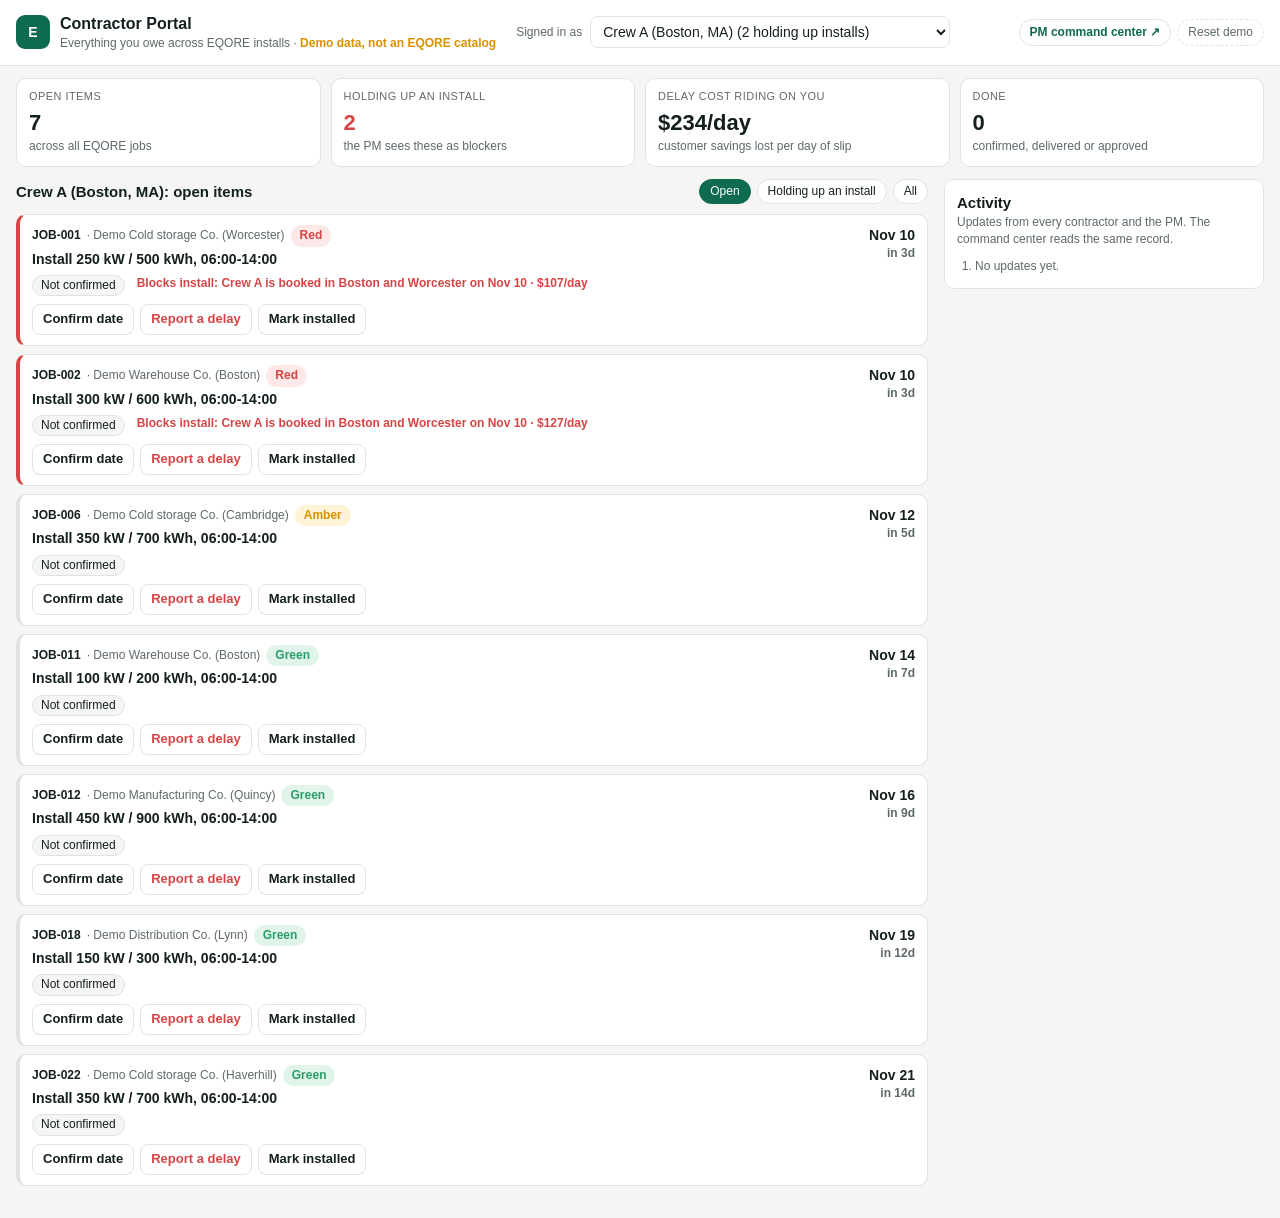
==== contractor/index.html @ d151bd13 "Add contractor portal: per-party obligations, actions and ripple preview on top of command-center Co" ====
<!doctype html>
<html lang="en">
<head>
  <meta charset="utf-8">
  <meta name="viewport" content="width=device-width, initial-scale=1">
  <title>EQORE Contractor Portal</title>
  <link rel="stylesheet" href="../command-center/styles.css">
  <link rel="stylesheet" href="styles.css">
</head>
<body>
  <header class="top">
    <div class="brand">
      <div class="logo">E</div>
      <div>
        <h1>Contractor Portal</h1>
        <p>Everything you owe across EQORE installs &middot; <span class="demo-tag">Demo data, not an EQORE catalog</span></p>
      </div>
    </div>
    <label class="ct-who">
      <span>Signed in as</span>
      <select id="party" aria-label="Contractor or agency"></select>
    </label>
    <div class="demo-jump">
      <a class="ct-link" href="../command-center/" target="eqore-pm">PM command center &#8599;</a>
      <button data-act="reset" class="ghost">Reset demo</button>
    </div>
  </header>

  <section class="metrics" id="metrics"></section>

  <main class="ct-main">
    <section>
      <div class="ct-head">
        <h2 id="list-title">Your items</h2>
        <div class="chips" id="filters">
          <button class="chip on" data-act="filter" data-f="open">Open</button>
          <button class="chip" data-act="filter" data-f="blocking">Holding up an install</button>
          <button class="chip" data-act="filter" data-f="all">All</button>
        </div>
      </div>
      <div id="items" class="ct-items"></div>
    </section>
    <aside class="ct-side">
      <h2>Activity</h2>
      <p class="ct-muted">Updates from every contractor and the PM. The command center reads the same record.</p>
      <ol id="log" class="ct-log"></ol>
    </aside>
  </main>

  <div class="toast" id="toast" role="status"></div>

  <script src="../command-center/data.js"></script>
  <script src="../command-center/engine.js"></script>
  <script src="parties.js"></script>
  <script src="app.js"></script>
</body>
</html>
---- command-center/styles.css ----
:root {
  --bg: #f5f6f4; --panel: #ffffff; --ink: #14201a; --muted: #5e6b64; --line: #dfe4e0;
  --brand: #0f6b4f; --brand-ink: #ffffff;
  --red: #d64545; --red-bg: #fde8e8; --amber: #d99100; --amber-bg: #fff3d6; --green: #2a9d68; --green-bg: #e1f4ea;
  --shadow: 0 8px 30px rgba(0,0,0,.14);
}
@media (prefers-color-scheme: dark) {
  :root {
    --bg: #0f1512; --panel: #18211c; --ink: #e8efea; --muted: #9aa9a0; --line: #2a362f;
    --brand: #35b387; --brand-ink: #06130d;
    --red: #ef6a6a; --red-bg: #3a1f1f; --amber: #f0b43a; --amber-bg: #3a2f14; --green: #4cc58b; --green-bg: #173326;
    --shadow: 0 8px 30px rgba(0,0,0,.5);
  }
}
* { box-sizing: border-box; }
html, body { margin: 0; }
body { background: var(--bg); color: var(--ink); font: 14px/1.45 -apple-system, BlinkMacSystemFont, "Segoe UI", Roboto, sans-serif; }
button { font: inherit; color: inherit; cursor: pointer; }
h1, h2, h3, p { margin: 0; }

.top { display: flex; flex-wrap: wrap; align-items: center; gap: 12px 20px; padding: 12px 16px; background: var(--panel); border-bottom: 1px solid var(--line); }
.brand { display: flex; gap: 10px; align-items: center; }
.logo { width: 34px; height: 34px; border-radius: 9px; background: var(--brand); color: var(--brand-ink); display: grid; place-items: center; font-weight: 800; }
.brand h1 { font-size: 16px; }
.brand p { font-size: 12px; color: var(--muted); }
.demo-tag { color: var(--amber); font-weight: 600; }
.tabs { display: flex; gap: 4px; }
.tabs button { border: 0; background: transparent; padding: 8px 12px; border-radius: 8px; color: var(--muted); font-weight: 600; }
.tabs button.on { background: var(--green-bg); color: var(--brand); }
.badge { background: var(--red); color: #fff; border-radius: 99px; padding: 0 6px; font-size: 11px; margin-left: 2px; }
.demo-jump { margin-left: auto; display: flex; flex-wrap: wrap; align-items: center; gap: 6px; font-size: 12px; color: var(--muted); }
.demo-jump button { border: 1px solid var(--line); background: var(--panel); border-radius: 99px; padding: 4px 10px; font-size: 12px; }
.demo-jump button:hover { border-color: var(--brand); }
.demo-jump .ghost { border-style: dashed; }

.metrics { display: grid; grid-template-columns: repeat(auto-fit, minmax(150px, 1fr)); gap: 10px; padding: 12px 16px 0; }
.tile { background: var(--panel); border: 1px solid var(--line); border-radius: 10px; padding: 10px 12px; }
.tile .k { font-size: 11px; text-transform: uppercase; letter-spacing: .04em; color: var(--muted); }
.tile .v { font-size: 22px; font-weight: 700; margin-top: 2px; }
.tile .s { font-size: 12px; color: var(--muted); }
.mini { display: inline-flex; gap: 8px; font-size: 14px; font-weight: 700; }
.mini b { display: inline-flex; align-items: center; gap: 4px; }

main { padding: 12px 16px 24px; }
.view { display: none; }
.view.on { display: block; }
.cc-grid { display: grid; grid-template-columns: minmax(0, 1.5fr) minmax(320px, 1fr); gap: 12px; }
@media (max-width: 900px) { .cc-grid { grid-template-columns: 1fr; } }
.map-wrap, .list-wrap, .card { background: var(--panel); border: 1px solid var(--line); border-radius: 12px; }
.map-wrap { overflow: hidden; display: flex; flex-direction: column; }
.map-bar { display: flex; justify-content: space-between; gap: 8px; flex-wrap: wrap; padding: 10px; border-bottom: 1px solid var(--line); }
#map { height: 520px; background: #cfd8d2; }
.map-fallback { padding: 40px; color: var(--muted); }
.legend { padding: 8px 12px; font-size: 12px; color: var(--muted); border-top: 1px solid var(--line); }
.legend .dot { margin-left: 10px; }
.chips { display: flex; gap: 6px; flex-wrap: wrap; }
.chip { border: 1px solid var(--line); background: var(--panel); border-radius: 99px; padding: 3px 10px; font-size: 12px; }
.chip.on { background: var(--brand); border-color: var(--brand); color: var(--brand-ink); }
.dot { display: inline-block; width: 10px; height: 10px; border-radius: 50%; vertical-align: -1px; }
.dot.red { background: var(--red); } .dot.amber { background: var(--amber); } .dot.green { background: var(--green); }

.list-wrap { padding: 12px; max-height: 640px; overflow: auto; }
.list-wrap h2 { font-size: 15px; margin-bottom: 8px; }
.list-wrap small { color: var(--muted); font-weight: 400; }
.row { display: grid; grid-template-columns: 14px 1fr auto; gap: 10px; align-items: center; width: 100%; text-align: left; background: transparent; border: 0; border-top: 1px solid var(--line); padding: 9px 4px; }
.row:hover { background: var(--bg); }
.row .t { font-weight: 600; }
.row .sub { font-size: 12px; color: var(--muted); }
.row .blk { font-size: 12px; margin-top: 1px; }
.row.red .blk { color: var(--red); } .row.amber .blk { color: var(--amber); } .row.green .blk { color: var(--green); }
.row .r { text-align: right; font-size: 12px; color: var(--muted); white-space: nowrap; }

.pill { display: inline-block; border-radius: 99px; padding: 2px 9px; font-size: 12px; font-weight: 700; }
.pill.red { background: var(--red-bg); color: var(--red); } .pill.amber { background: var(--amber-bg); color: var(--amber); } .pill.green { background: var(--green-bg); color: var(--green); }
.pill.hold { background: var(--amber-bg); color: var(--amber); }

/* Drawer */
.drawer { position: fixed; top: 0; right: 0; height: 100%; width: min(480px, 100%); background: var(--panel); border-left: 1px solid var(--line); box-shadow: var(--shadow); transform: translateX(105%); transition: transform .22s ease; overflow: auto; z-index: 1000; }
.drawer.open { transform: none; }
.dr-head { position: sticky; top: 0; background: var(--panel); border-bottom: 1px solid var(--line); padding: 12px 16px; display: flex; align-items: center; gap: 10px; z-index: 2; }
.dr-head .id { font-weight: 800; }
.x { margin-left: auto; border: 0; background: transparent; font-size: 22px; line-height: 1; color: var(--muted); }
.dr-body { padding: 14px 16px 40px; display: grid; gap: 14px; }
.dr-body h3 { font-size: 12px; text-transform: uppercase; letter-spacing: .05em; color: var(--muted); margin-bottom: 6px; }
.big { font-size: 18px; font-weight: 700; }
.muted { color: var(--muted); }
.score { display: flex; gap: 14px; align-items: center; padding: 12px; border-radius: 12px; border: 1px solid var(--line); }
.score.red { background: var(--red-bg); } .score.amber { background: var(--amber-bg); } .score.green { background: var(--green-bg); }
.ring { --p: 50; --c: var(--red); width: 64px; height: 64px; border-radius: 50%; background: conic-gradient(var(--c) calc(var(--p) * 1%), rgba(127,127,127,.25) 0); display: grid; place-items: center; flex: none; }
.ring span { width: 48px; height: 48px; border-radius: 50%; background: var(--panel); display: grid; place-items: center; font-weight: 800; }
.kv { display: grid; grid-template-columns: 110px 1fr; gap: 4px 10px; font-size: 13px; }
.kv dt { color: var(--muted); } .kv dd { margin: 0; }
.action { border: 1px solid var(--brand); border-radius: 12px; padding: 12px; background: var(--green-bg); }
.action.warn { border-color: var(--amber); background: var(--amber-bg); }
.action ul { margin: 6px 0 0; padding-left: 18px; font-size: 13px; }
.btns { display: flex; gap: 8px; flex-wrap: wrap; margin-top: 10px; }
.btn { border: 1px solid var(--brand); background: var(--brand); color: var(--brand-ink); border-radius: 8px; padding: 7px 12px; font-weight: 600; }
.btn.sec { background: transparent; color: var(--ink); border-color: var(--line); }
.btn.danger { background: var(--red); border-color: var(--red); color: #fff; }
.btn:disabled { opacity: .45; cursor: not-allowed; }
.diff { margin-top: 10px; border-top: 1px dashed var(--line); padding-top: 8px; font-size: 13px; display: grid; gap: 4px; }
.arrow { color: var(--muted); }
table.checks { width: 100%; border-collapse: collapse; font-size: 13px; }
table.checks td { padding: 5px 4px; border-top: 1px solid var(--line); vertical-align: top; }
table.checks td:first-child { width: 22px; }
table.checks .w { text-align: right; color: var(--muted); white-space: nowrap; }
.ok-i { color: var(--green); } .bad-i { color: var(--red); } .warn-i { color: var(--amber); }
.draft { white-space: pre-wrap; background: var(--bg); border: 1px solid var(--line); border-radius: 8px; padding: 10px; font-size: 13px; margin-top: 8px; }
.whatif { display: flex; gap: 8px; flex-wrap: wrap; align-items: end; }
.whatif label { display: grid; gap: 2px; font-size: 12px; color: var(--muted); }
input, select, textarea { font: inherit; color: var(--ink); background: var(--panel); border: 1px solid var(--line); border-radius: 8px; padding: 6px 8px; }
.cust { border: 2px solid var(--brand); border-radius: 14px; padding: 16px; display: grid; gap: 12px; }
.cust h4 { margin: 0; font-size: 17px; }
.steps { list-style: none; margin: 0; padding: 0; display: grid; gap: 8px; }
.steps li { display: flex; gap: 10px; align-items: baseline; }
.steps .ic { width: 20px; text-align: center; }

.toast { position: fixed; left: 50%; bottom: 20px; transform: translate(-50%, 20px); background: var(--ink); color: var(--bg); padding: 10px 16px; border-radius: 10px; opacity: 0; pointer-events: none; transition: .2s; z-index: 2000; max-width: 90vw; }
.toast.show { opacity: 1; transform: translate(-50%, 0); }

/* Calendar */
.card { padding: 12px; }
.card h2 { font-size: 15px; margin-bottom: 4px; }
.gantt-scroll { overflow-x: auto; margin-top: 10px; }
.gantt { display: grid; grid-template-columns: 120px repeat(15, minmax(86px, 1fr)); min-width: 1400px; border-top: 1px solid var(--line); border-left: 1px solid var(--line); }
.gantt > div { border-right: 1px solid var(--line); border-bottom: 1px solid var(--line); padding: 4px; min-height: 40px; }
.gantt .hd { background: var(--bg); font-size: 12px; text-align: center; font-weight: 600; min-height: 0; }
.gantt .hd.we { color: var(--muted); }
.gantt .crew { background: var(--bg); font-weight: 700; font-size: 12px; }
.gantt .crew small { display: block; color: var(--muted); font-weight: 400; }
.gantt .we-cell { background: repeating-linear-gradient(45deg, transparent 0 6px, rgba(127,127,127,.07) 6px 12px); }
.gantt .clash { outline: 2px solid var(--red); outline-offset: -2px; background: var(--red-bg); }
.gchip { display: block; width: 100%; text-align: left; border: 0; border-left: 4px solid; border-radius: 6px; padding: 3px 6px; font-size: 11px; margin-bottom: 3px; line-height: 1.25; }
.gchip.red { border-color: var(--red); background: var(--red-bg); } .gchip.amber { border-color: var(--amber); background: var(--amber-bg); } .gchip.green { border-color: var(--green); background: var(--green-bg); }
.gchip b { display: block; }

/* Alerts */
.alert { display: grid; gap: 6px; padding: 12px; border: 1px solid var(--line); border-left: 5px solid; border-radius: 10px; background: var(--panel); margin-top: 10px; }
.alert.hard { border-left-color: var(--red); } .alert.at_risk { border-left-color: var(--amber); }
.alert .top2 { display: flex; gap: 8px; align-items: center; flex-wrap: wrap; }
.alert .fix { font-size: 13px; background: var(--bg); border-radius: 8px; padding: 8px 10px; }
.jobchip { border: 1px solid var(--line); background: var(--panel); border-radius: 6px; padding: 1px 7px; font-size: 12px; font-weight: 600; }

/* Field crew */
.phone { max-width: 520px; margin: 0 auto; }
.fi { border: 1px solid var(--line); border-radius: 12px; padding: 12px; margin-top: 10px; background: var(--panel); }
.fi.pass { border-color: var(--green); background: var(--green-bg); }
.fi.fail { border-color: var(--red); background: var(--red-bg); }
.fi .lbl { font-weight: 600; font-size: 15px; }
.fi .acts { display: flex; gap: 8px; margin-top: 8px; flex-wrap: wrap; }
.fi .acts .btn { flex: 1; min-width: 80px; padding: 11px; }
.thumbs { display: flex; gap: 6px; margin-top: 8px; flex-wrap: wrap; }
.thumbs img { width: 56px; height: 56px; object-fit: cover; border-radius: 8px; border: 1px solid var(--line); }
.banner { border-radius: 12px; padding: 12px; margin-top: 12px; font-weight: 600; }
.banner.red { background: var(--red-bg); color: var(--red); } .banner.green { background: var(--green-bg); color: var(--green); }
.leaflet-container { font: inherit; }
---- contractor/styles.css ----
/* Contractor portal. Colors and base layout come from ../command-center/styles.css; everything here is ct- prefixed. */
.ct-who { display: flex; align-items: center; gap: 8px; font-size: 12px; color: var(--muted); }
.ct-who select { font: inherit; font-size: 14px; color: var(--ink); background: var(--panel); border: 1px solid var(--line); border-radius: 8px; padding: 6px 8px; max-width: min(360px, 70vw); }
.ct-link { color: var(--brand); font-weight: 600; text-decoration: none; padding: 4px 10px; border: 1px solid var(--line); border-radius: 99px; }
.ct-link:hover { border-color: var(--brand); }
.tile.ct-alert .v { color: var(--red); }

.ct-main { display: grid; grid-template-columns: minmax(0, 1fr) 320px; gap: 16px; padding: 12px 16px 32px; }
@media (max-width: 860px) { .ct-main { grid-template-columns: 1fr; } }
.ct-head { display: flex; flex-wrap: wrap; justify-content: space-between; align-items: center; gap: 8px; margin-bottom: 10px; }
.ct-head h2, .ct-side h2 { font-size: 15px; }
.ct-muted { color: var(--muted); font-size: 12px; }
.ct-empty { color: var(--muted); padding: 24px; text-align: center; background: var(--panel); border: 1px dashed var(--line); border-radius: 10px; }

.ct-items { display: grid; gap: 8px; }
.ct-item { background: var(--panel); border: 1px solid var(--line); border-left: 4px solid var(--line); border-radius: 10px; padding: 10px 12px; }
.ct-item.hard { border-left-color: var(--red); }
.ct-item.warn { border-left-color: var(--amber); }
.ct-item.done { opacity: .7; }
.ct-row { display: flex; justify-content: space-between; gap: 12px; align-items: flex-start; }
.ct-job { font-size: 12px; color: var(--muted); display: flex; flex-wrap: wrap; gap: 6px; align-items: center; }
.ct-job b { color: var(--ink); }
.ct-title { font-weight: 600; margin-top: 2px; }
.ct-due { text-align: right; font-weight: 600; white-space: nowrap; }
.ct-meta { justify-content: flex-start; flex-wrap: wrap; margin-top: 6px; font-size: 12px; }
.ct-state { background: var(--bg); border: 1px solid var(--line); border-radius: 99px; padding: 1px 8px; }
.ct-issue { color: var(--red); font-weight: 600; }
.ct-item.warn .ct-issue { color: var(--amber); }

.ct-acts { display: flex; flex-wrap: wrap; gap: 6px; margin-top: 8px; }
.ct-btn { border: 1px solid var(--line); background: var(--panel); border-radius: 8px; padding: 5px 10px; font-size: 13px; font-weight: 600; }
.ct-btn:hover { border-color: var(--brand); }
.ct-btn.ct-neg { color: var(--red); }
.ct-btn.ct-neg:hover { border-color: var(--red); }
.ct-btn.ct-primary { background: var(--brand); border-color: var(--brand); color: var(--brand-ink); }
.ct-btn:disabled { opacity: .5; cursor: not-allowed; }

.ct-draft { margin-top: 10px; padding: 10px; border-radius: 8px; background: var(--bg); border: 1px solid var(--line); }
.ct-k { font-size: 11px; text-transform: uppercase; letter-spacing: .04em; color: var(--muted); font-weight: 700; margin: 2px 0 6px; }
.ct-fields { display: flex; flex-wrap: wrap; gap: 10px; }
.ct-fields label { display: grid; gap: 3px; font-size: 12px; color: var(--muted); }
.ct-fields input { font: inherit; color: var(--ink); background: var(--panel); border: 1px solid var(--line); border-radius: 6px; padding: 5px 8px; }
.ct-grow { flex: 1 1 220px; }
.ct-impact { margin-top: 10px; }
.ct-impact ul { margin: 0 0 8px; padding-left: 18px; display: grid; gap: 4px; font-size: 13px; }

.ct-side { background: var(--panel); border: 1px solid var(--line); border-radius: 10px; padding: 12px; align-self: start; position: sticky; top: 12px; }
.ct-log { margin: 10px 0 0; padding-left: 18px; display: grid; gap: 6px; font-size: 12px; max-height: 60vh; overflow: auto; }
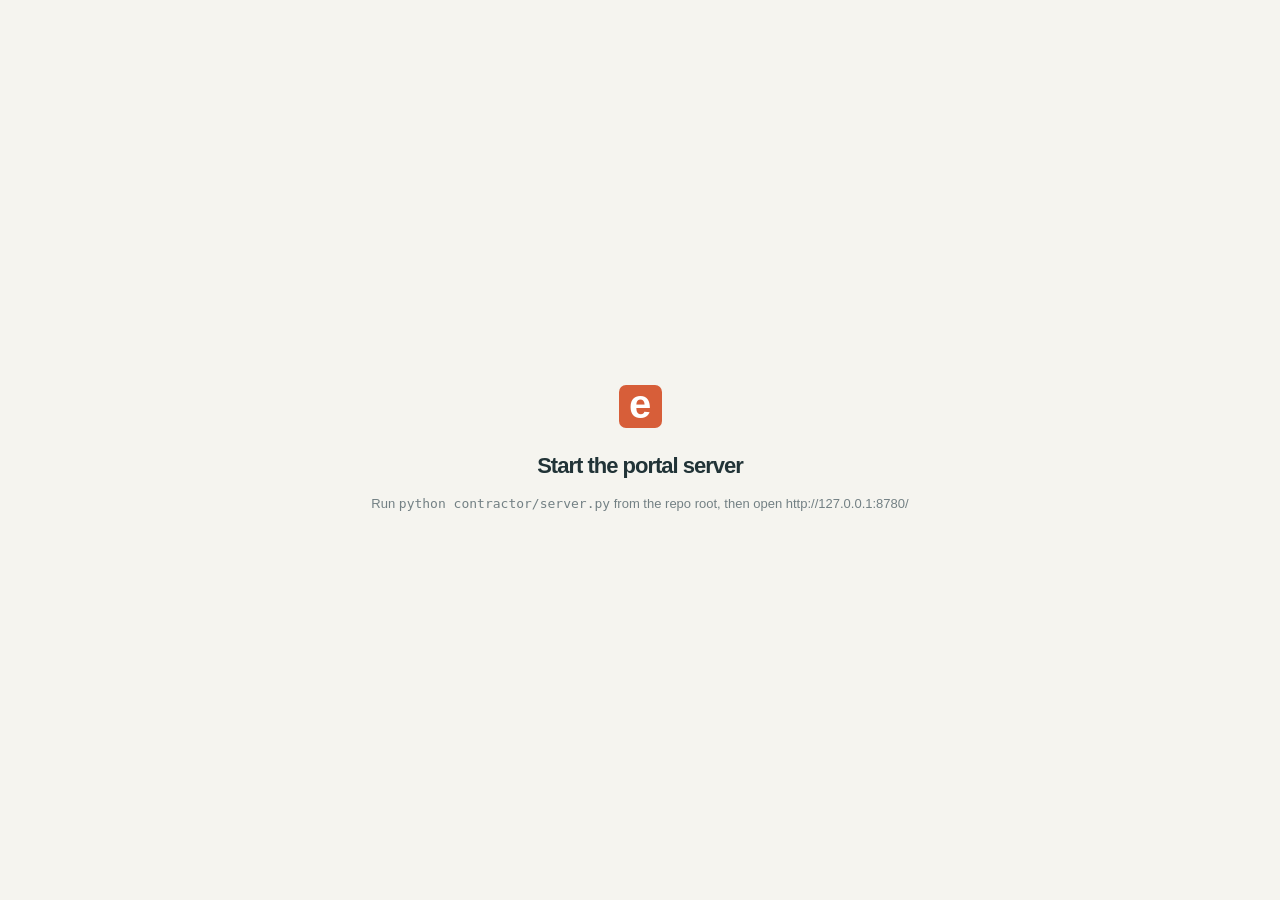
==== commit e0024d42: "Rebuild contractor portal: login, tasks and timelines, done updates, problem reports with photos, ur" ====
--- a/contractor/index.html
+++ b/contractor/index.html
@@ -1,57 +1,23 @@
 <!doctype html>
 <html lang="en">
-<head>
-  <meta charset="utf-8">
-  <meta name="viewport" content="width=device-width, initial-scale=1">
-  <title>EQORE Contractor Portal</title>
-  <link rel="stylesheet" href="../command-center/styles.css">
-  <link rel="stylesheet" href="styles.css">
-</head>
-<body>
-  <header class="top">
-    <div class="brand">
-      <div class="logo">E</div>
-      <div>
-        <h1>Contractor Portal</h1>
-        <p>Everything you owe across EQORE installs &middot; <span class="demo-tag">Demo data, not an EQORE catalog</span></p>
-      </div>
+  <head>
+    <meta charset="utf-8">
+    <meta name="viewport" content="width=device-width, initial-scale=1">
+    <meta name="theme-color" content="#182a30">
+    <meta name="description" content="EQORE contractor portal. Contractors see their tasks and timelines, mark work done and report problems; the PM approves replacement resources.">
+    <title>EQORE · Contractor portal</title>
+    <!-- Same look as the deployment workspace: Yichang's stylesheet, plus a few portal-only rules. -->
+    <link rel="stylesheet" href="../eqore-demo/web/styles.css">
+    <link rel="stylesheet" href="styles.css">
+  </head>
+  <body>
+    <div id="app">
+      <div class="loading-shell" role="status"><div class="brand-mark">e</div><h1>Opening the contractor portal</h1><p>Loading tasks and project timelines…</p></div>
     </div>
-    <label class="ct-who">
-      <span>Signed in as</span>
-      <select id="party" aria-label="Contractor or agency"></select>
-    </label>
-    <div class="demo-jump">
-      <a class="ct-link" href="../command-center/" target="eqore-pm">PM command center &#8599;</a>
-      <button data-act="reset" class="ghost">Reset demo</button>
-    </div>
-  </header>
-
-  <section class="metrics" id="metrics"></section>
-
-  <main class="ct-main">
-    <section>
-      <div class="ct-head">
-        <h2 id="list-title">Your items</h2>
-        <div class="chips" id="filters">
-          <button class="chip on" data-act="filter" data-f="open">Open</button>
-          <button class="chip" data-act="filter" data-f="blocking">Holding up an install</button>
-          <button class="chip" data-act="filter" data-f="all">All</button>
-        </div>
-      </div>
-      <div id="items" class="ct-items"></div>
-    </section>
-    <aside class="ct-side">
-      <h2>Activity</h2>
-      <p class="ct-muted">Updates from every contractor and the PM. The command center reads the same record.</p>
-      <ol id="log" class="ct-log"></ol>
-    </aside>
-  </main>
-
-  <div class="toast" id="toast" role="status"></div>
-
-  <script src="../command-center/data.js"></script>
-  <script src="../command-center/engine.js"></script>
-  <script src="parties.js"></script>
-  <script src="app.js"></script>
-</body>
+    <noscript>This local prototype needs JavaScript.</noscript>
+    <script src="../command-center/data.js"></script>
+    <script src="db.js"></script>
+    <script src="model.js"></script>
+    <script src="app.js"></script>
+  </body>
 </html>
--- a/eqore-demo/web/styles.css
+++ b/eqore-demo/web/styles.css
@@ -0,0 +1,27 @@
+:root{--paper:#f5f4ef;--surface:#fffefa;--ink:#213337;--muted:#738084;--line:#e2e5dc;--navy:#192d33;--navy-light:#29434a;--accent:#d75e39;--accent-bg:#f8e9df;--teal:#277d6e;--teal-bg:#e8f2ec;--gold:#aa7a2a;--gold-bg:#f8eed5;--red:#b74736;--red-bg:#f9e9e4;--shadow:0 3px 12px #1a2d3404;--radius:14px;font-family:Inter,-apple-system,BlinkMacSystemFont,"Segoe UI",sans-serif;font-size:14px;color:var(--ink);background:var(--paper);font-synthesis:none}
+*{box-sizing:border-box}body{margin:0}button,input,select{font:inherit}button,a,select{ -webkit-tap-highlight-color:transparent}button{cursor:pointer}button:disabled{cursor:not-allowed;opacity:.5}a{color:var(--teal);text-decoration:none}a:hover{text-decoration:underline}button:focus-visible,a:focus-visible,select:focus-visible,summary:focus-visible{outline:3px solid #69aa9c;outline-offset:3px}button{border:0}button svg{flex-shrink:0}svg.icon{width:18px;height:18px;fill:none;stroke:currentColor;stroke-width:1.7;stroke-linecap:round;stroke-linejoin:round;vertical-align:middle;flex-shrink:0}h1,h2,h3,h4,p{margin:0}h1{font-size:29px;letter-spacing:-1px;font-weight:620;line-height:1.2}h2{font-size:19px;font-weight:620;letter-spacing:-.35px;line-height:1.4}h3{font-size:15px;font-weight:620;line-height:1.45}h4{font-size:13px;line-height:1.5}p{line-height:1.6}small{font-size:11px}ul{margin:0;padding-left:18px}li{line-height:1.6}pre{white-space:pre-wrap;overflow-wrap:anywhere;font-family:ui-monospace,SFMono-Regular,Menlo,monospace;font-size:11px;line-height:1.6;margin:0;padding:16px;background:#f0f2ed;border:1px solid var(--line);border-radius:8px;max-height:450px;overflow:auto}.app-shell{display:grid;grid-template-columns:244px minmax(0,1fr);min-height:100vh}.sidebar{background:var(--navy);color:#e6ede8;padding:31px 23px 20px;display:flex;flex-direction:column;position:sticky;top:0;height:100vh;overflow-y:auto}.brand{display:flex;align-items:center;gap:10px;margin-bottom:45px}.brand-word{font-size:24px;font-weight:700;letter-spacing:2.2px}.brand-mark{width:30px;height:31px;background:var(--accent);color:white;font-size:31px;line-height:28px;font-weight:750;text-align:center;border-radius:7px}.brand-subtitle{font-size:9px;letter-spacing:1.7px;text-transform:uppercase;color:#97abae;margin-top:4px}.sidebar-caption,.eyebrow{font-size:10px;text-transform:uppercase;letter-spacing:1.5px;font-weight:650}.sidebar-caption{color:#8ea4a8;padding-left:11px;margin-bottom:12px}.navigation{display:flex;flex-direction:column;gap:5px}.nav-link{display:flex;gap:11px;align-items:center;text-align:left;background:transparent;color:#b3c3c5;border-radius:8px;padding:12px 11px;font-size:12px;font-weight:500;width:100%;position:relative}.nav-link:hover{background:#ffffff08;color:#fff}.nav-link.active{background:var(--navy-light);color:#fff}.nav-link.active:before{content:"";position:absolute;left:0;width:3px;height:17px;background:#e47d51;border-radius:2px}.nav-count{margin-left:auto;font-size:10px;color:#adc4c8}.sidebar-simulation{margin-top:36px;border-top:1px solid #ffffff16;padding-top:23px}.sidebar-simulation .sidebar-caption{padding:0}.side-scenario{color:#ecf1ef;font-size:12px;line-height:1.5;margin:12px 0}.side-description{font-size:11px;color:#a3b5b7;line-height:1.65;margin:9px 0 14px}.side-select{width:100%;border:1px solid #506268;background:#253b42;color:#eff2ef;border-radius:7px;padding:9px 8px;font-size:11px;min-width:0;cursor:pointer}.side-select option{background:var(--navy)}.side-button{background:#eee9dc;color:var(--navy);display:flex;align-items:center;justify-content:center;gap:7px;font-weight:600;font-size:11px;border-radius:7px;padding:10px 9px;width:100%;margin-top:12px}.side-button:hover{background:white}.side-button.secondary{background:transparent;color:#b5c7c9;margin-top:4px;border:1px solid #ffffff1c}.sidebar-bottom{margin-top:auto;padding-top:25px}.sandbox-note{font-size:10px;line-height:1.65;color:#91aaad}.sandbox-note strong{font-weight:550;color:#ccd9d7;display:block;margin-bottom:5px}.sidebar-bottom .version{border-top:1px solid #ffffff15;margin-top:15px;padding-top:13px;color:#789498;font-size:9px;letter-spacing:.4px;display:flex;justify-content:space-between}.main{min-width:0}.topbar{padding:20px 39px 18px;border-bottom:1px solid var(--line);display:flex;justify-content:space-between;align-items:center;gap:16px;background:#fbfaf6}.breadcrumb{font-size:11px;color:var(--muted);display:flex;align-items:center;gap:8px}.breadcrumb strong{font-weight:500;color:#4c6164}.breadcrumb .icon{width:14px;height:14px}.topbar-right{display:flex;gap:15px;align-items:center;font-size:10px;color:var(--muted)}.runtime-indicator{display:inline-flex;gap:6px;align-items:center}.status-dot{width:6px;height:6px;border-radius:50%;background:#b6bdb8;display:inline-block;flex-shrink:0}.status-dot.green{background:#4b9b72}.status-dot.orange{background:var(--accent)}.status-dot.pulse{animation:pulse 1.5s ease-in-out infinite}@keyframes pulse{50%{opacity:.3}}.avatar{background:#e5e9e0;width:27px;height:27px;border-radius:50%;color:#5d726b;font-size:9px;font-weight:700;display:grid;place-items:center}.content{max-width:1580px;margin:0 auto;padding:33px 39px 50px}.page-heading{display:flex;align-items:flex-start;justify-content:space-between;gap:24px;margin-bottom:25px}.eyebrow{color:var(--muted);margin-bottom:8px}.page-heading p{font-size:12px;color:var(--muted);margin-top:10px;max-width:850px}.project-tags{display:flex;gap:7px;flex-wrap:wrap;align-items:center;margin-top:13px}.badge{display:inline-flex;align-items:center;gap:5px;border-radius:5px;font-size:10px;line-height:1.5;padding:3px 7px;font-weight:550;white-space:nowrap;background:#edf0e9;color:#64756d}.badge.green{background:var(--teal-bg);color:var(--teal)}.badge.orange{background:var(--accent-bg);color:#a95536}.badge.gold{background:var(--gold-bg);color:#8f6e2f}.badge.red{background:var(--red-bg);color:var(--red)}.badge.outline{border:1px solid var(--line);background:transparent;color:var(--muted)}.badge.live{background:#dcedee;color:#266a72}.heading-actions{display:flex;align-items:center;gap:8px;padding-top:15px;flex-shrink:0}.button{display:inline-flex;align-items:center;justify-content:center;gap:7px;background:var(--navy);color:white;border-radius:7px;padding:11px 14px;font-size:11px;font-weight:600;line-height:1.5;border:1px solid transparent;text-decoration:none}.button .icon{width:15px;height:15px}.button:hover{text-decoration:none;background:#29484e}.button.secondary{background:var(--surface);border:1px solid #d8dfd3;color:var(--ink)}.button.secondary:hover{background:#ecf0e8}.button.ghost{background:transparent;border-color:transparent;color:#637772;padding:8px 10px}.button.ghost:hover{background:#e7ece3}.button.orange{background:var(--accent);color:white}.button.orange:hover{background:#bf4f2e}.button.danger{color:var(--red);border:1px solid #e4c6bd;background:#fffaf7}.button.small{padding:7px 10px;font-size:10px}.button.link-button{padding:0;border:0;background:none;color:var(--teal);text-decoration:underline}.stats{display:grid;grid-template-columns:repeat(4,minmax(0,1fr));gap:14px;margin-bottom:24px}.stat{border:1px solid var(--line);border-radius:10px;background:var(--surface);padding:16px 18px;box-shadow:var(--shadow)}.stat-top{display:flex;align-items:center;justify-content:space-between;margin-bottom:11px;color:var(--muted);font-size:10px}.stat-top .icon{width:16px;height:16px;color:#84968e}.stat-number{font-size:25px;letter-spacing:-.8px;line-height:1.1;font-weight:600}.stat-number.small-value{font-size:19px;line-height:1.4}.stat-number span{font-size:13px;letter-spacing:0;font-weight:400;color:#899590}.stat-bottom{font-size:10px;color:var(--muted);margin-top:8px;line-height:1.4}.progress-track{height:3px;background:#e9ede4;border-radius:2px;margin-top:12px;overflow:hidden}.progress-fill{height:100%;background:#498878}.workspace-grid{display:grid;grid-template-columns:minmax(0,1.65fr) minmax(260px,1fr);gap:19px;align-items:start}.panel{border:1px solid var(--line);border-radius:var(--radius);background:var(--surface);box-shadow:var(--shadow);overflow:hidden}.panel-header{padding:20px 22px 17px;display:flex;align-items:center;justify-content:space-between;gap:12px}.panel-header h2{font-size:15px;letter-spacing:-.1px}.panel-header p{font-size:11px;color:var(--muted);margin-top:4px}.panel-body{padding:0 22px 22px}.panel-footer{padding:13px 22px;border-top:1px solid var(--line);background:#fcfcf7;display:flex;justify-content:space-between;align-items:center;gap:10px;font-size:10px;color:var(--muted)}.next-action{border-color:#dbdfd4;background:linear-gradient(120deg,#fffdf8,#fcfcf6)}.next-action .panel-header{padding-bottom:12px}.next-action-label{display:flex;align-items:center;gap:8px;font-size:10px;font-weight:650;letter-spacing:1.1px;text-transform:uppercase;color:var(--accent)}.next-action-label .icon{width:16px;height:16px}.recommendation-title{font-size:23px;line-height:1.35;letter-spacing:-.7px;font-weight:580;max-width:650px;margin:6px 0 17px}.action-recipient{display:flex;gap:10px;align-items:center;padding-bottom:20px;border-bottom:1px solid var(--line)}.person-icon{width:34px;height:34px;display:grid;place-items:center;background:#edf0e8;border-radius:50%;color:#567165;flex-shrink:0}.person-icon .icon{width:17px;height:17px}.recipient-name{font-weight:600;font-size:12px}.recipient-role{font-size:10px;color:var(--muted);margin-top:3px}.action-reason{padding-top:17px;display:grid;grid-template-columns:84px minmax(0,1fr);gap:10px;font-size:12px;line-height:1.65}.reason-label{color:var(--muted);font-size:10px;font-weight:600;padding-top:2px}.reason-label .icon{width:12px;height:12px;margin-right:4px}.reason-copy{color:#475d5c}.unlock-list{list-style:none;padding:0}.unlock-list li{display:flex;gap:6px;align-items:baseline}.unlock-list li:before{content:"↗";color:var(--teal)}.request-copy{margin-top:18px;padding:14px 15px;background:#f1f3e9;border-radius:8px;border-left:2px solid #7b9b83;font-size:12px;line-height:1.7;color:#3f5752}.request-copy .eyebrow{font-size:9px;margin-bottom:5px;color:#74876f}.action-evidence{display:flex;gap:5px;align-items:center;flex-wrap:wrap;margin-top:15px}.action-evidence>span{font-size:9px;color:var(--muted);margin-right:2px}.evidence-chip{font-size:9px;color:var(--teal);padding:4px 7px;background:#edf4ed;border:1px solid #dfe9de;border-radius:4px;cursor:pointer;max-width:100%;overflow:hidden;text-overflow:ellipsis;white-space:nowrap}.evidence-chip:hover{background:#dcebdd}.action-bottom{display:flex;align-items:center;gap:8px;padding-top:21px;flex-wrap:wrap}.action-bottom .button:first-child{margin-right:auto}.action-disclaimer{font-size:9px;color:var(--muted);margin-top:9px}.detail-disclosure{border-top:1px solid var(--line);margin-top:17px;padding-top:11px}.detail-disclosure summary{font-size:10px;font-weight:550;color:#5c756c;cursor:pointer;line-height:1.7}.detail-disclosure .detail-content{padding-top:11px;font-size:11px;color:#63766f}.detail-content ul{margin-bottom:10px}.detail-content h4{font-size:10px;margin:8px 0 5px}.detail-content pre{margin-top:8px}.secondary-stack{display:flex;flex-direction:column;gap:18px}.blocker-item{display:flex;gap:10px;margin-bottom:16px;padding-bottom:16px;border-bottom:1px solid var(--line)}.blocker-item:last-child{margin:0;padding:0;border:0}.blocker-marker{width:7px;height:7px;border-radius:50%;background:var(--accent);margin-top:5px;flex-shrink:0}.blocker-marker.gold{background:#c59a43}.blocker-item h3{font-size:12px;margin-bottom:4px}.blocker-item p{font-size:10px;color:var(--muted)}.blocker-count{font-size:10px;color:var(--accent);background:var(--accent-bg);border-radius:5px;padding:3px 6px}.request-item{border-top:1px solid var(--line);padding:13px 0}.request-item:first-child{border-top:0;padding-top:0}.request-person{display:flex;align-items:center;justify-content:space-between;gap:8px;font-size:11px;font-weight:600}.request-text{font-size:11px;color:#60736c;line-height:1.6;margin:7px 0 10px}.request-foot{display:flex;gap:8px;align-items:center;justify-content:space-between;font-size:9px;color:var(--muted)}.muted{color:var(--muted)}.tiny{font-size:10px}.section-spacer{margin-top:22px}.flow-toolbar{display:flex;align-items:center;gap:12px;font-size:9px;color:var(--muted);flex-wrap:wrap}.legend-dot{display:inline-flex;align-items:center;gap:5px}.flow-scroller{overflow:auto;padding:0 22px 22px}.dependency-flow{position:relative;min-height:130px;display:grid;grid-auto-flow:column;grid-auto-columns:174px;gap:36px;width:max-content;min-width:100%;padding:14px 3px}.flow-column{display:flex;flex-direction:column;gap:14px;justify-content:center;z-index:1}.task-node{position:relative;padding:13px 12px;background:#fcfcf7;border:1px solid #dfe4d9;border-radius:9px;min-height:108px;width:174px;text-align:left;box-shadow:0 2px 4px #1c302004}.task-node:hover{border-color:#a6bbb0}.task-node.completed{background:#edf5ec;border-color:#d5e5d3}.task-node.blocked{background:#fcf0e9;border-color:#ecccb9}.task-node.ready{background:#edf5f1;border-color:#bcd9cd}.task-node.pending{background:#fcf6e8;border-color:#e9d9ad}.task-node.selected{box-shadow:0 0 0 2px #649988}.node-phase{font-size:8px;letter-spacing:.6px;text-transform:uppercase;color:#82918a;margin-bottom:7px;white-space:nowrap;overflow:hidden;text-overflow:ellipsis}.node-title{font-size:11px;font-weight:600;line-height:1.45;color:#354c47}.node-bottom{display:flex;justify-content:space-between;align-items:center;gap:4px;font-size:8px;margin-top:10px;color:var(--muted)}.node-status{font-size:8px;color:#6e8176;text-transform:capitalize}.task-node.blocked .node-status{color:#b56a47}.task-node.completed .node-status{color:#4e8963}.flow-edges{position:absolute;top:0;left:0;width:100%;height:100%;pointer-events:none;z-index:0;overflow:visible}.task-detail{margin:0 22px 20px;padding:15px 16px;background:#f3f5ee;border:1px solid #e1e6da;border-radius:8px;display:grid;grid-template-columns:1.1fr 1fr 1fr;gap:20px}.task-detail h3{font-size:12px}.task-detail p{font-size:11px;color:#61756b;margin-top:5px}.task-detail .eyebrow{font-size:9px;margin-bottom:5px}.two-columns{display:grid;grid-template-columns:1fr 1fr;gap:20px;align-items:start}.table-wrap{overflow-x:auto}.data-table{width:100%;border-collapse:collapse;text-align:left;font-size:11px}.data-table th{font-size:9px;text-transform:uppercase;letter-spacing:.7px;color:#7f9085;font-weight:600;padding:11px 16px;background:#f7f8f1;white-space:nowrap}.data-table td{padding:14px 16px;border-top:1px solid var(--line);vertical-align:top;line-height:1.6}.data-table td strong{font-weight:600}.data-table .subline{font-size:10px;color:var(--muted);margin-top:3px;line-height:1.5}.task-table .task-label{min-width:180px}.cards-grid{display:grid;grid-template-columns:repeat(3,minmax(0,1fr));gap:16px}.person-card{padding:21px 20px;border:1px solid var(--line);border-radius:12px;background:var(--surface)}.person-card-top{display:flex;gap:11px;align-items:center;margin-bottom:17px}.person-card-top h3{font-size:13px}.person-card-top p{font-size:10px;color:var(--muted);margin-top:3px}.person-card .eyebrow{font-size:9px;margin:13px 0 6px}.person-card ul{font-size:11px;color:#53685e}.person-card .contact{font-size:10px;color:var(--teal);overflow-wrap:anywhere;margin-top:15px;display:block}.authority-note{border-top:1px solid var(--line);margin-top:16px;padding-top:12px;font-size:10px;color:#7b877b;line-height:1.6}.intro-note{background:#edf1e7;border:1px solid #dce4d5;border-radius:8px;padding:12px 16px;font-size:11px;line-height:1.7;color:#59705e;margin-bottom:22px;display:flex;align-items:flex-start;gap:10px}.intro-note .icon{margin-top:2px;width:15px;height:15px}.subtabs{display:flex;gap:5px;border-bottom:1px solid var(--line);margin-bottom:23px}.subtab{border-bottom:2px solid transparent;padding:10px 15px 13px;background:transparent;color:var(--muted);font-size:11px;display:flex;align-items:center;gap:7px}.subtab.active{border-color:var(--accent);color:var(--ink);font-weight:600}.subtab span{font-size:9px;color:#97a08f}.document-card{padding:19px 21px;border-bottom:1px solid var(--line)}.document-card:last-child{border:0}.document-head{display:flex;align-items:flex-start;justify-content:space-between;gap:20px}.document-head h3{font-size:13px;line-height:1.5}.document-meta{display:flex;align-items:center;gap:10px;flex-wrap:wrap;font-size:9px;color:var(--muted);margin-top:7px}.document-body{font-size:11px;color:#53685e;line-height:1.8;margin-top:13px;white-space:pre-wrap;overflow-wrap:anywhere}.document-source{font-size:10px;display:inline-flex;gap:5px;align-items:center;margin-top:12px}.document-source .icon{width:11px;height:11px}.document-card.highlight{background:#f3f6e8;box-shadow:inset 3px 0 #7d9a69}.source-fields{display:grid;grid-template-columns:1fr 1fr;gap:8px;margin-top:13px;font-size:10px;color:var(--muted)}.source-fields strong{font-weight:550;color:#61725f}.source-type{font-size:9px}.proposal-card{padding:21px;border-bottom:1px solid var(--line)}.proposal-card:last-child{border:0}.proposal-top{display:flex;justify-content:space-between;align-items:center;gap:10px}.proposal-meta{display:flex;gap:15px;margin-top:10px;font-size:10px;color:var(--muted);flex-wrap:wrap}.proposal-changes{margin:16px 0;border:1px solid var(--line);border-radius:7px;overflow:hidden}.proposal-change{padding:9px 12px;background:#f6f7ef;display:flex;align-items:center;justify-content:space-between;gap:12px;font-size:10px;border-top:1px solid var(--line)}.proposal-change:first-child{border-top:0}.proposal-controls{display:flex;gap:7px;align-items:center;flex-wrap:wrap}.proposal-note{font-size:10px;color:var(--muted);margin:12px 0;line-height:1.6}.timeline{padding:1px 0 0 8px}.timeline-item{position:relative;border-left:1px solid #dce3d6;padding:0 0 24px 22px}.timeline-item:last-child{border:0;padding-bottom:0}.timeline-item:before{content:"";position:absolute;width:6px;height:6px;background:#8da491;border:3px solid var(--surface);border-radius:50%;left:-6px;top:2px;box-sizing:content-box}.timeline-item h3{font-size:11px;font-weight:550}.timeline-item p{font-size:10px;color:var(--muted);margin-top:6px;overflow-wrap:anywhere}.timeline-meta{font-size:9px;color:#91a08f;margin-top:5px}.timeline-item details{margin-top:8px}.timeline-item summary{font-size:10px;color:var(--teal);cursor:pointer}.timeline-item pre{margin-top:7px}.coverage-card{border:1px solid var(--line);border-radius:11px;background:var(--surface);padding:20px}.capability-id{font-size:9px;font-family:ui-monospace,monospace;letter-spacing:1px;color:var(--accent);margin-bottom:8px}.coverage-card h3{font-size:13px;margin-bottom:8px}.coverage-card p{font-size:11px;color:var(--muted);margin-top:10px}.coverage-grid{display:grid;grid-template-columns:repeat(2,minmax(0,1fr));gap:16px}.eval-toolbar{display:flex;align-items:center;justify-content:space-between;gap:20px;padding:21px;margin-bottom:22px;background:var(--navy);border-radius:12px;color:white}.eval-toolbar h2{font-size:17px}.eval-toolbar p{font-size:11px;color:#afc3c1;margin-top:6px;max-width:650px}.eval-actions{display:flex;gap:8px;flex-shrink:0}.eval-toolbar .button.secondary{background:#2c454a;border-color:#4d6364;color:white}.eval-summary{display:grid;grid-template-columns:repeat(3,1fr);gap:12px;margin-bottom:20px}.eval-case{padding:19px 22px;border-bottom:1px solid var(--line)}.eval-case:last-child{border:0}.eval-case-head{display:flex;justify-content:space-between;gap:15px}.eval-case-head h3{font-size:13px}.check-list{list-style:none;padding:0;margin-top:13px}.check-list li{display:flex;gap:8px;font-size:11px;color:#617366;margin:5px 0}.check-symbol{font-weight:650}.check-symbol.passed{color:var(--teal)}.check-symbol.failed{color:var(--red)}.check-symbol.unknown{color:var(--muted)}.trace-details{margin-top:12px}.trace-details>summary{font-size:10px;color:var(--teal);cursor:pointer}.trace-details pre{margin-top:10px}.report-history{display:flex;gap:8px;flex-wrap:wrap;margin-bottom:20px}.history-button{border:1px solid var(--line);background:var(--surface);padding:8px 12px;border-radius:6px;font-size:10px;color:var(--muted)}.history-button.active{border-color:#7d9d86;color:var(--teal);background:#edf4e9}.report-meta{font-size:10px;color:var(--muted);display:flex;gap:15px;flex-wrap:wrap;margin-bottom:15px}.empty-state{padding:26px 20px;text-align:center;color:var(--muted)}.empty-state .icon{width:25px;height:25px;color:#a2b1a2;margin-bottom:8px}.empty-state h3{font-size:12px;color:#6b7f6f;margin-bottom:5px}.empty-state p{font-size:11px;max-width:430px;margin:auto}.empty-state.compact{padding:8px 0 14px;text-align:left}.empty-state.compact p{margin:0}.notice{padding:13px 17px;border-radius:8px;display:flex;align-items:flex-start;gap:10px;margin-bottom:19px;font-size:12px;line-height:1.5;border:1px solid #cbded2;background:#ecf4ed;color:#3e765a}.notice.error{border-color:#eac9bf;background:#faeae4;color:#a64f37}.notice.job{background:#edf1f1;border-color:#d5e1df;color:#496f70}.notice .icon{width:16px;height:16px;margin-top:1px}.notice p{font-size:11px;line-height:1.6}.notice strong{display:block;font-size:11px;font-weight:600;margin-bottom:2px}.notice button{margin-left:auto;background:transparent;color:inherit;padding:0;font-size:17px;line-height:1}.notice .spinner{flex-shrink:0;margin-top:2px}.spinner{width:14px;height:14px;border:2px solid #a3b8b6;border-top-color:#3e6d67;border-radius:50%;animation:spin .8s linear infinite}@keyframes spin{to{transform:rotate(360deg)}}.loading-shell{min-height:100vh;display:flex;flex-direction:column;align-items:center;justify-content:center;gap:15px;padding:30px;text-align:center}.loading-shell h1{font-size:22px;margin-top:10px}.loading-shell p{font-size:13px;color:var(--muted)}.loading-shell .brand-mark{width:43px;height:43px;font-size:40px;line-height:38px}.runtime-card{background:#eef2e9;border:1px solid #dbe3d6;border-radius:9px;padding:15px 18px;margin-bottom:20px;display:flex;gap:13px;align-items:flex-start}.runtime-card h3{font-size:12px}.runtime-card p{font-size:10px;color:#6b7f6c;margin-top:6px}.runtime-card .icon{color:var(--teal)}.footer-note{margin-top:25px;font-size:9px;line-height:1.6;color:#93a08f;display:flex;justify-content:space-between;gap:15px}.mini-metrics{display:flex;gap:15px;font-size:10px;margin-top:10px;color:var(--muted)}.mini-metrics strong{color:var(--ink);font-weight:550}.review-list{font-size:11px;color:#687b69;padding-top:5px;line-height:1.7}.nowrap{white-space:nowrap}.mode-note{font-size:9px;color:var(--muted);margin-top:8px}.text-wrap{overflow-wrap:anywhere}.project-heading-right{text-align:right;flex-shrink:0;padding-top:3px}.project-heading-right .eyebrow{font-size:9px;margin-bottom:6px}.project-heading-right .date{font-size:13px;font-weight:550}.project-heading-right .timezone{font-size:9px;color:var(--muted);margin-top:5px}
+@media(min-width:1600px){.content{padding-left:47px;padding-right:47px}.workspace-grid{grid-template-columns:minmax(0,1.8fr) minmax(320px,1fr)}}
+@media(max-width:1200px){.app-shell{grid-template-columns:215px minmax(0,1fr)}.sidebar{padding:27px 17px 18px}.content{padding:27px 25px 40px}.topbar{padding:18px 25px}.workspace-grid{grid-template-columns:minmax(0,1.5fr) minmax(230px,1fr)}.cards-grid{grid-template-columns:repeat(2,minmax(0,1fr))}.action-reason{grid-template-columns:72px minmax(0,1fr)}.recommendation-title{font-size:21px}.eval-toolbar{align-items:flex-start;flex-direction:column}.stats{gap:10px}.stat{padding:14px}.stat-number{font-size:22px}}
+@media(max-width:1000px){.workspace-grid{grid-template-columns:1fr}.secondary-stack{display:grid;grid-template-columns:1fr 1fr;align-items:start}.heading-actions{padding-top:0}.page-heading{gap:15px}.topbar-right .runtime-indicator{display:none}.two-columns{grid-template-columns:1fr}.stat-bottom{font-size:9px}.stats{grid-template-columns:repeat(2,minmax(0,1fr))}.project-heading-right{display:none}.task-detail{grid-template-columns:1fr 1fr}.task-detail>div:first-child{grid-column:1/-1}.coverage-grid{grid-template-columns:1fr}}
+@media(max-width:760px){.app-shell{grid-template-columns:1fr}.sidebar{position:relative;height:auto;padding:17px 18px}.brand{margin-bottom:18px}.brand-word{font-size:20px}.brand-subtitle{font-size:8px}.navigation{flex-direction:row;overflow-x:auto;gap:5px}.nav-link{width:auto;flex-shrink:0;font-size:10px;padding:9px 10px;gap:6px}.nav-link .icon{width:15px;height:15px}.nav-count{display:none}.sidebar> .sidebar-caption{display:none}.sidebar-simulation{margin-top:15px;padding-top:15px;display:grid;grid-template-columns:1fr auto;gap:10px;align-items:center}.sidebar-simulation .sidebar-caption,.side-description{display:none}.side-select{font-size:10px}.side-button{margin:0;font-size:10px;width:auto;min-height:34px}.side-button.secondary{margin-top:0;grid-column:2;padding:6px}.sidebar-bottom{display:none}.topbar{padding:13px 20px}.topbar-right{font-size:8px}.topbar-right>.avatar{display:none}.content{padding:24px 19px 35px}.page-heading{flex-wrap:wrap}h1{font-size:25px}.page-heading p{font-size:11px}.heading-actions{padding:0}.stats{gap:10px;margin-bottom:18px}.workspace-grid{gap:17px}.panel-header{padding:18px}.panel-body{padding:0 18px 18px}.panel-footer{padding:12px 18px}.next-action .panel-header{padding-bottom:10px}.recommendation-title{font-size:22px}.secondary-stack{grid-template-columns:1fr}.action-reason{grid-template-columns:72px minmax(0,1fr);font-size:11px}.action-bottom{gap:7px}.action-bottom .button{font-size:10px;padding:10px 11px}.flow-toolbar{gap:8px}.flow-scroller{padding:0 18px 18px}.task-detail{margin:0 18px 18px}.cards-grid{grid-template-columns:1fr}.source-fields{grid-template-columns:1fr}.footer-note{flex-direction:column;gap:5px}.eval-actions{flex-wrap:wrap}.document-head{gap:10px}.document-head .badge{font-size:8px}.eval-summary{gap:8px}.eval-summary .stat{padding:12px}.eval-summary .stat-top{font-size:9px}.eval-summary .stat-number{font-size:23px}}
+@media(prefers-reduced-motion:reduce){*,*:before,*:after{animation:none!important;scroll-behavior:auto!important}}
+.navigation{scrollbar-width:none}.navigation::-webkit-scrollbar{display:none}.document-head h3{min-width:0}.document-head>.badge{max-width:250px;white-space:normal;text-align:right;flex-shrink:1}
+.task-node.awaiting_booking{background:#fcf6e8;border-color:#e9d9ad}.task-node.awaiting_booking .node-status{color:#987735}
+@media(max-width:760px){.sidebar{padding:12px 18px}.brand{margin-bottom:10px;gap:8px}.brand-mark{width:26px;height:27px;font-size:27px;line-height:25px}.brand-word{font-size:18px}.brand-subtitle{font-size:7px;letter-spacing:1.3px;margin-top:2px}.nav-link{padding:8px 9px}.sidebar-simulation{margin-top:10px;padding-top:10px;grid-template-columns:minmax(120px,1fr) auto 32px;gap:7px}.side-button{min-height:32px;padding:7px 9px;font-size:9px;gap:5px}.side-button .icon{width:14px;height:14px}.side-button.secondary{grid-column:auto;padding:7px;width:32px}.side-button.secondary span{display:none}.side-select{padding:8px 6px}.topbar{padding:10px 19px}.content{padding-top:20px}.page-heading{margin-bottom:17px}.page-heading p{margin-top:7px}.project-tags{margin-top:9px}.stats{grid-template-columns:repeat(4,minmax(0,1fr));gap:8px;margin-bottom:17px}.stat{padding:12px 10px}.stat-top{font-size:9px;margin-bottom:8px;gap:4px}.stat-top .icon{display:none}.stat-number{font-size:21px}.stat-number span{font-size:10px}.stat-number.small-value{font-size:16px}.stat-bottom{display:none}.progress-track{margin-top:8px}.recommendation-title{font-size:21px}.action-recipient{padding-bottom:15px}.action-reason{padding-top:14px}.request-copy{margin-top:15px}.document-head>.badge{max-width:140px}}
+@media(max-width:470px){.stats{grid-template-columns:repeat(2,minmax(0,1fr))}.stat{padding:12px}.sidebar{padding-left:14px;padding-right:14px}.side-button{font-size:8px}.sidebar-simulation{grid-template-columns:minmax(110px,1fr) auto 30px}.side-button.secondary{width:30px}.document-head>.badge{max-width:100px}.recommendation-title{font-size:20px}}
+/* Whole-project portfolio and transparent priority queue. */
+.project-picker{margin-bottom:22px}.project-picker .sidebar-caption{display:block;padding-left:0;margin-bottom:9px}.project-picker .side-description{font-size:10px;margin-bottom:0}.brand{margin-bottom:28px}.sidebar-simulation{margin-top:25px;padding-top:18px}.nav-link{padding-top:10px;padding-bottom:10px}.project-picker .side-select{font-size:11px}.priority-workspace{grid-template-columns:minmax(0,1.28fr) minmax(310px,1fr)}.decision-stack{display:flex;flex-direction:column;gap:19px;min-width:0}.decision-stack .recommendation-title{font-size:21px}.decision-stack .action-reason{grid-template-columns:70px minmax(0,1fr)}.ranking-note{margin:0 22px 5px;padding:11px 13px;background:#f1f3eb;border:1px solid #e4e8dc;border-radius:7px;font-size:10px;color:#6f7e71;line-height:1.7}.ranking-note strong{display:block;color:#4e6556;font-weight:600}.ranking-note span{display:block}.bottleneck-list{padding:0 22px 4px}.bottleneck-row{display:flex;gap:13px;padding:20px 0;border-bottom:1px solid var(--line)}.bottleneck-row:last-child{border:0}.rank-marker{width:27px;height:27px;border-radius:7px;background:var(--accent-bg);color:#ac5736;display:grid;place-items:center;flex-shrink:0;font-weight:650;font-size:12px}.bottleneck-row.upcoming .rank-marker{background:#edf0e8;color:#74826f}.bottleneck-content{flex:1;min-width:0}.bottleneck-top{display:flex;align-items:flex-start;gap:12px;justify-content:space-between}.bottleneck-top h3{font-size:12px;font-weight:650;line-height:1.6;letter-spacing:0}.bottleneck-top .badge{font-size:8px;max-width:120px;white-space:normal;flex-shrink:0}.bottleneck-meta{display:flex;align-items:center;gap:6px 11px;flex-wrap:wrap;color:#81907f;font-size:9px;margin-top:6px}.bottleneck-meta>span{display:flex;align-items:center;gap:4px}.bottleneck-meta .icon{width:11px;height:11px}.bottleneck-next{font-size:11px;line-height:1.7;color:#465f54;margin-top:10px}.bottleneck-next strong{font-weight:600}.ranking-reason{font-size:10px;line-height:1.7;color:#7a8676;margin-top:7px}.bottleneck-details{margin-top:11px}.bottleneck-details summary{font-size:9px;cursor:pointer;color:var(--teal)}.bottleneck-details .detail-content{font-size:10px;color:#647764;padding-top:7px;line-height:1.7}.bottleneck-details .action-evidence{margin-top:7px}.bottleneck-operation{margin-top:12px}.bottleneck-panel .panel-header> .icon{color:#8fa08c;width:17px}.workspace-bottom-links{display:flex;gap:10px;flex-wrap:wrap;margin-top:22px}.project-cards{display:grid;grid-template-columns:repeat(3,minmax(0,1fr));gap:19px}.project-card{padding:23px;border:1px solid var(--line);border-radius:13px;background:var(--surface);display:flex;flex-direction:column;min-width:0;position:relative;overflow:hidden}.project-card.selected{border-color:#86ab95}.project-card.selected:before{content:"";height:3px;position:absolute;top:0;left:0;right:0;background:#4e9077}.project-card-head{display:flex;justify-content:space-between;align-items:center;gap:8px;min-height:26px;margin-bottom:22px}.project-card-head .badge{white-space:normal;font-size:9px;max-width:155px;text-align:right}.project-number{font-size:9px;font-weight:650;letter-spacing:1.5px;color:#8b9986;white-space:nowrap}.project-card h2{font-size:20px;letter-spacing:-.55px}.project-site{font-size:10px;color:var(--teal);margin-top:7px}.project-description{font-size:12px;color:#72816f;margin-top:17px;line-height:1.8;flex:1}.project-specs{display:flex;flex-direction:column;gap:10px;margin:20px 0;color:#597563;font-size:10px}.project-specs>span{display:flex;align-items:center;gap:7px}.project-specs .icon{width:14px;height:14px}.project-card-metrics{padding:17px 0;margin-bottom:17px;border-top:1px solid var(--line);border-bottom:1px solid var(--line);display:flex;flex-direction:column;gap:11px}.project-card-metrics>div{display:flex;justify-content:space-between;gap:8px;align-items:baseline}.project-card-metrics span{font-size:10px;color:#7e8b76}.project-card-metrics strong{font-size:14px;font-weight:600}.project-card-metrics small{font-size:10px;font-weight:400;color:var(--muted)}.project-saved-note{font-size:9px;text-align:center;color:#8c9985;margin-top:10px}.milestone-strip{display:flex;overflow-x:auto;padding:4px 22px 22px;gap:0}.milestone-item{min-width:155px;flex:1;display:flex;gap:9px;position:relative;padding-right:15px}.milestone-item:before{content:"";position:absolute;top:5px;left:10px;right:0;height:1px;background:#dbe3d4}.milestone-item:last-child:before{display:none}.milestone-item>div{padding-top:19px;position:relative;margin-left:-18px;min-width:120px}.milestone-item h3{font-size:10px;max-width:140px;margin-bottom:6px;line-height:1.6}.milestone-item p{font-size:9px;color:var(--muted);margin:5px 0}.milestone-item .badge{font-size:8px}.milestone-dot{height:11px;width:11px;flex-shrink:0;border-radius:50%;background:#e6eadc;border:2px solid #c9d4bd;position:relative;z-index:1}.milestone-dot.complete{background:#7ca18b;border-color:#7ca18b}.finance-stats{display:grid;grid-template-columns:repeat(4,minmax(0,1fr));gap:13px;margin-bottom:13px}.cost-change-note{display:flex;gap:12px 25px;flex-wrap:wrap;font-size:10px;color:#85917d;margin:0 0 22px;padding:12px 15px;background:#eaeee4;border-radius:7px}.cost-change-note strong{font-weight:600;color:#63745a;margin-left:5px}.cost-table td:not(:first-child),.cost-table th:not(:first-child){text-align:right;white-space:nowrap}.cost-table .subline{max-width:340px;white-space:normal;line-height:1.7}.resource-grid{display:grid;grid-template-columns:repeat(3,minmax(0,1fr));gap:13px;padding:0 22px 22px}.resource-card{padding:17px;border:1px solid var(--line);border-radius:8px;background:#fcfcf6}.resource-title{display:flex;align-items:flex-start;justify-content:space-between;gap:9px;margin-bottom:7px}.resource-title h3{font-size:12px}.resource-card p{font-size:10px;color:#6d816c;line-height:1.7;margin:5px 0}.resource-card h4{font-size:9px;text-transform:uppercase;letter-spacing:.6px;color:#8c987d;margin:16px 0 7px}.resource-card ul{padding-left:13px;font-size:10px;color:#64745e}.resource-booking{display:flex;justify-content:space-between;align-items:center;gap:8px;font-size:9px;margin:6px 0}.assumption-context{font-size:12px;color:#6b8069;margin-bottom:16px}.assumption-list{font-size:11px;color:#63725e;line-height:1.9}.assumption-list li{margin-bottom:9px;line-height:1.8}.test-case-picker{padding:20px 22px;display:flex;gap:25px;justify-content:space-between;align-items:center;margin-bottom:20px}.test-case-picker>div:first-child{flex:1;max-width:650px}.test-case-picker>div:last-child{max-width:245px}.test-case-picker label{display:block;font-size:10px;font-weight:600;margin-bottom:8px;color:var(--muted)}.case-select{padding:10px 12px;background:#f4f5ed;color:var(--ink);border:1px solid #d5ddce;border-radius:7px;font-size:12px;width:100%;max-width:510px}.test-case-picker p{font-size:10px;color:var(--muted);margin-top:9px;line-height:1.7}.eval-actions{flex-wrap:wrap}.eval-toolbar{align-items:flex-start}.eval-toolbar .eval-actions{max-width:370px}.project-card .button{width:100%}
+@media(min-width:1600px){.priority-workspace{grid-template-columns:minmax(0,1.35fr) minmax(350px,1fr)}}
+@media(max-width:1200px){.project-cards{grid-template-columns:1fr}.project-card{padding:22px}.project-card h2{font-size:22px}.project-description{margin-top:10px}.project-specs{flex-direction:row;flex-wrap:wrap;margin:15px 0}.project-card-metrics{display:grid;grid-template-columns:repeat(3,1fr)}.project-card-metrics>div{flex-direction:column;gap:8px}.project-card-head{margin-bottom:12px}.project-card .button{align-self:flex-start;width:auto;min-width:170px}.project-saved-note{text-align:left}.priority-workspace{grid-template-columns:minmax(0,1.2fr) minmax(290px,1fr)}.resource-grid{grid-template-columns:repeat(2,minmax(0,1fr))}.bottleneck-list{padding-left:17px;padding-right:17px}.ranking-note{margin-left:17px;margin-right:17px}.bottleneck-row{gap:10px}.decision-stack .action-reason{grid-template-columns:60px minmax(0,1fr)}.decision-stack .recommendation-title{font-size:19px}}
+@media(max-width:1000px){.priority-workspace{grid-template-columns:1fr}.decision-stack{display:grid;grid-template-columns:1fr}.resource-grid{grid-template-columns:1fr 1fr}.finance-stats{grid-template-columns:repeat(2,minmax(0,1fr))}.bottleneck-list{padding-left:22px;padding-right:22px}.ranking-note{margin-left:22px;margin-right:22px}}
+@media(max-width:760px){.project-picker{display:flex;gap:10px;align-items:center;margin:12px 0}.project-picker .sidebar-caption{font-size:8px;margin:0;flex-shrink:0}.project-picker .side-select{padding:8px;font-size:10px}.project-picker .side-description{display:none}.sidebar-simulation{display:flex;gap:7px;margin-top:10px;padding-top:10px}.sidebar-simulation .side-button{width:auto}.sidebar-simulation .side-button.secondary{margin-left:auto;width:auto}.sidebar-simulation .side-button.secondary span{display:inline}.project-cards{gap:14px}.project-card{padding:20px}.project-card-head{margin-bottom:15px}.project-card h2{font-size:20px}.project-card-metrics{gap:10px}.project-card-metrics strong{font-size:13px}.project-card-metrics span{font-size:9px}.project-card-metrics>div{gap:7px}.project-card-head .badge{max-width:150px}.project-description{font-size:11px}.bottleneck-top{gap:10px}.bottleneck-top h3{font-size:12px}.bottleneck-list{padding-left:17px;padding-right:17px}.ranking-note{margin-left:17px;margin-right:17px}.bottleneck-row{padding:17px 0}.rank-marker{width:24px;height:24px;font-size:11px}.test-case-picker{padding:18px;display:block}.test-case-picker>div:last-child{max-width:none;margin-top:16px}.resource-grid{grid-template-columns:1fr;padding:0 18px 18px}.finance-stats{gap:10px}.milestone-strip{padding-left:18px;padding-right:18px}.decision-stack .recommendation-title{font-size:21px}.cost-change-note{display:grid;gap:8px}.cost-change-note>span{display:flex;justify-content:space-between;gap:12px}.workspace-bottom-links .button{font-size:10px}.project-picker+.sidebar-caption{display:none}}
+@media(max-width:470px){.project-card-metrics{grid-template-columns:1fr}.project-card-metrics>div{flex-direction:row}.project-card-metrics span{font-size:10px}.bottleneck-top{display:block}.bottleneck-top .badge{margin-top:6px}.bottleneck-next{font-size:11px}.sidebar-simulation .side-button.secondary span{display:none}.finance-stats .stat-number.small-value{font-size:16px}.rank-marker{width:22px;height:22px}.bottleneck-row{gap:8px}}
+
+.causal-summary{font-weight:500;color:#35564b}.fact-list{list-style:none;padding:0!important}.fact-list li{padding:10px 0;border-bottom:1px solid var(--line);display:flex;flex-direction:column;gap:5px}.fact-list strong{font-size:11px}.fact-list span{font-size:11px;overflow-wrap:anywhere}.causal-basis .detail-content p,.causal-basis .detail-content li{line-height:1.7}.challenge-origin{display:flex;gap:15px;flex-wrap:wrap;color:var(--muted);font-size:11px;margin:16px 0}.challenge-case{padding:20px 22px;border-top:1px solid var(--line)}.challenge-case h3{font-size:14px}.challenge-case p{font-size:12px;line-height:1.8;margin-top:9px;color:#5d7468}.challenge-case .document-head{align-items:flex-start}.challenge-compare{display:flex;gap:10px;flex-wrap:wrap;margin:12px 0}.checkpoint-grid{display:grid;grid-template-columns:repeat(2,minmax(0,1fr));gap:15px;padding:0 22px 22px}.checkpoint-card{border:1px solid var(--line);border-radius:8px;padding:16px}.checkpoint-card h3{font-size:13px;margin-bottom:8px}.checkpoint-card p,.checkpoint-card li{font-size:11px;line-height:1.8;color:#62776a}.checkpoint-card .document-source{font-size:10px;margin-right:10px}.checkpoint-card ul{padding-left:16px}@media(max-width:800px){.checkpoint-grid{grid-template-columns:1fr}}
+
+@media(max-width:1000px){.priority-workspace>.decision-stack{order:-1}}
+/* Evidence-derived phases; numbering groups work, not a serial gate. */
+.phase-overview{margin-bottom:22px}.phase-ribbon{display:grid;grid-template-columns:repeat(4,minmax(0,1fr));gap:10px;padding:0 22px 22px}.phase-chip{display:grid;grid-template-columns:24px 1fr;gap:4px 8px;text-align:left;border:1px solid var(--line);border-radius:8px;padding:11px;background:#f7f8f0;color:var(--ink);min-width:0}.phase-chip>span{grid-row:1/3;width:22px;height:22px;background:#e4e9dd;border-radius:50%;display:grid;place-items:center;font-size:10px}.phase-chip strong{font-size:10px;line-height:1.5;font-weight:600}.phase-chip small{font-size:9px;color:var(--muted)}.phase-chip.completed{background:var(--teal-bg);border-color:#bdd5c7}.phase-chip.current{border-color:#98b7ab}.phase-chip.rework{background:#fcf0e8;border-color:#d9a38e}.phase-grid{display:grid;grid-template-columns:repeat(4,minmax(0,1fr));gap:13px}.phase-card{text-align:left;padding:19px;background:var(--surface);border:1px solid var(--line);border-radius:11px;min-width:0;color:var(--ink)}.phase-card.selected{border-color:var(--teal);box-shadow:0 0 0 1px var(--teal)}.phase-card.completed{background:#f0f6ee}.phase-card.rework{background:#fff5ed}.phase-card-top{display:flex;justify-content:space-between;gap:8px;align-items:center;margin-bottom:14px}.phase-number{font-size:20px;font-weight:600;letter-spacing:-.6px;color:#7b9182}.phase-card .badge{font-size:9px}.phase-card h3{font-size:13px;min-height:38px}.phase-card p{font-size:10px;color:var(--muted);margin-top:10px}.phase-card small{display:block;font-size:10px;color:#70816f;margin-top:12px}.phase-detail-body{padding:0 22px 22px}.phase-detail-body>.table-scroll{margin:20px 0}.phase-detail .panel-header{align-items:flex-start}.phase-detail .panel-header p{max-width:760px}.phase-facts{display:grid;grid-template-columns:1fr 1.3fr 1fr;gap:23px;padding:16px;background:#f2f4ec;border-radius:9px}.phase-facts h4{font-size:10px;text-transform:uppercase;letter-spacing:.8px;color:#7b8c77;margin-bottom:9px}.phase-facts p,.phase-facts li{font-size:11px;line-height:1.8;color:#546d5d}.phase-facts ul{padding-left:15px}.phase-blockers{display:grid;grid-template-columns:repeat(2,minmax(0,1fr));gap:10px;margin-top:12px}.phase-blockers>div{border:1px solid #e5dfd2;border-radius:8px;padding:13px;background:#faf7ee}.phase-blockers strong{font-size:11px}.phase-blockers .badge{margin-left:8px;font-size:8px}.phase-blockers p{font-size:11px;color:#7f7d6b;margin-top:7px;line-height:1.7}.phase-clear{font-size:12px;color:var(--teal);padding:10px 0}.phase-sources{display:flex;gap:12px 20px;flex-wrap:wrap;margin-top:21px}.phase-sources a{font-size:10px}.phase-review{padding:16px 22px 22px}.phase-review p,.phase-review li{font-size:12px;line-height:1.8;color:#5c7265}.phase-review p+p{margin-top:15px}.phase-review h3{margin:22px 0 11px}.phase-review li{margin:7px 0}.phase-review small{color:var(--muted)}.phase-timeline td{font-size:11px}.text-link{padding:0;background:none;text-align:left;color:var(--teal);font-size:12px;line-height:1.6}.rework-card{padding:22px;border-top:1px solid var(--line)}.rework-card h3{font-size:13px;max-width:850px}.rework-card p{font-size:11px;color:#657967;margin-top:10px}.return-flow{display:flex;gap:14px;align-items:center;margin:16px 0;padding:16px;background:#f7f0e3;border:1px solid #ebdfc7;border-radius:8px}.return-flow>span{flex:1;font-size:11px;font-weight:600;line-height:1.6}.return-flow small{display:block;font-size:10px;font-weight:400;color:#877c66;margin-top:4px}.return-flow .icon{width:17px;color:#ad9870}.gate-line{margin-top:12px;padding:13px;border:1px solid var(--line);border-radius:7px;font-size:11px}.gate-line .badge{margin-left:10px}.gate-line p{margin-top:7px;color:var(--muted)}
+@media(max-width:1200px){.phase-grid{grid-template-columns:repeat(2,minmax(0,1fr))}.phase-ribbon{grid-template-columns:repeat(2,minmax(0,1fr))}.phase-facts{grid-template-columns:1fr 1fr}.phase-facts>div:last-child{grid-column:1/-1}}
+@media(max-width:760px){.phase-overview .panel-header{align-items:flex-start;gap:12px}.phase-overview .panel-header .button{font-size:9px;max-width:120px}.phase-grid{gap:10px}.phase-card{padding:14px}.phase-card h3{font-size:12px}.phase-card p{font-size:9px}.phase-card-top{margin-bottom:10px}.phase-number{font-size:17px}.phase-ribbon{padding:0 18px 18px;gap:8px}.phase-facts,.phase-blockers{grid-template-columns:1fr}.phase-detail-body{padding:0 18px 18px}.phase-review{padding:14px 18px 18px}.return-flow{flex-direction:column;align-items:stretch;gap:9px}.return-flow>.icon{transform:rotate(90deg);align-self:center}.rework-card{padding:18px}.rework-card .document-head{display:block}.rework-card .document-head .badge{margin-top:10px}}
+.phase-dependencies{margin:20px 0;font-size:11px;color:#627667}.phase-dependencies h4{margin-bottom:9px}.phase-dependencies p{margin:7px 0}.phase-dependencies .button{font-size:10px;padding:5px 7px;margin:3px;min-height:0}.phase-dependencies small{font-size:10px;color:var(--muted);display:block;margin-top:9px}
--- a/contractor/styles.css
+++ b/contractor/styles.css
@@ -1,48 +1,110 @@
-/* Contractor portal. Colors and base layout come from ../command-center/styles.css; everything here is ct- prefixed. */
-.ct-who { display: flex; align-items: center; gap: 8px; font-size: 12px; color: var(--muted); }
-.ct-who select { font: inherit; font-size: 14px; color: var(--ink); background: var(--panel); border: 1px solid var(--line); border-radius: 8px; padding: 6px 8px; max-width: min(360px, 70vw); }
-.ct-link { color: var(--brand); font-weight: 600; text-decoration: none; padding: 4px 10px; border: 1px solid var(--line); border-radius: 99px; }
-.ct-link:hover { border-color: var(--brand); }
-.tile.ct-alert .v { color: var(--red); }
+/* Contractor portal additions. Base look comes from ../eqore-demo/web/styles.css (same tokens and components). */
 
-.ct-main { display: grid; grid-template-columns: minmax(0, 1fr) 320px; gap: 16px; padding: 12px 16px 32px; }
-@media (max-width: 860px) { .ct-main { grid-template-columns: 1fr; } }
-.ct-head { display: flex; flex-wrap: wrap; justify-content: space-between; align-items: center; gap: 8px; margin-bottom: 10px; }
-.ct-head h2, .ct-side h2 { font-size: 15px; }
-.ct-muted { color: var(--muted); font-size: 12px; }
-.ct-empty { color: var(--muted); padding: 24px; text-align: center; background: var(--panel); border: 1px dashed var(--line); border-radius: 10px; }
+/* Login */
+.login-shell{min-height:100vh;display:grid;grid-template-columns:minmax(0,1fr) minmax(0,1.1fr);background:var(--paper)}
+.login-side{background:var(--navy);color:#e6ede8;padding:48px 44px;display:flex;flex-direction:column;gap:26px}
+.login-side .brand{margin-bottom:10px}
+.login-side h2{font-size:26px;letter-spacing:-.6px;line-height:1.3;color:#fff;max-width:420px}
+.login-side p{color:#a3b5b7;font-size:12px;max-width:420px}
+.login-side ul{color:#b3c3c5;font-size:12px;display:grid;gap:8px;padding-left:18px}
+.login-main{display:flex;align-items:center;justify-content:center;padding:40px 24px}
+.login-card{width:min(440px,100%)}
+.login-card .panel-body{display:grid;gap:14px}
+@media(max-width:760px){.login-shell{grid-template-columns:1fr}.login-side{padding:24px 20px;gap:14px}.login-side h2{font-size:20px}.login-side ul{display:none}}
 
-.ct-items { display: grid; gap: 8px; }
-.ct-item { background: var(--panel); border: 1px solid var(--line); border-left: 4px solid var(--line); border-radius: 10px; padding: 10px 12px; }
-.ct-item.hard { border-left-color: var(--red); }
-.ct-item.warn { border-left-color: var(--amber); }
-.ct-item.done { opacity: .7; }
-.ct-row { display: flex; justify-content: space-between; gap: 12px; align-items: flex-start; }
-.ct-job { font-size: 12px; color: var(--muted); display: flex; flex-wrap: wrap; gap: 6px; align-items: center; }
-.ct-job b { color: var(--ink); }
-.ct-title { font-weight: 600; margin-top: 2px; }
-.ct-due { text-align: right; font-weight: 600; white-space: nowrap; }
-.ct-meta { justify-content: flex-start; flex-wrap: wrap; margin-top: 6px; font-size: 12px; }
-.ct-state { background: var(--bg); border: 1px solid var(--line); border-radius: 99px; padding: 1px 8px; }
-.ct-issue { color: var(--red); font-weight: 600; }
-.ct-item.warn .ct-issue { color: var(--amber); }
+/* Form controls in the workspace style */
+.field{display:grid;gap:6px}
+.field>span,.field-label{font-size:10px;font-weight:600;color:var(--muted);text-transform:uppercase;letter-spacing:.8px}
+.field small{color:var(--muted);font-size:10px;line-height:1.5}
+.input,.field input:not([type=file]):not([type=radio]),.field select,.field textarea{width:100%;border:1px solid #d8dfd3;background:var(--surface);color:var(--ink);border-radius:7px;padding:10px 11px;font:inherit;font-size:12px;line-height:1.5}
+.field textarea{min-height:120px;resize:vertical}
+.field input:focus,.field select:focus,.field textarea:focus{outline:3px solid #69aa9c55;border-color:#69aa9c}
+.form-grid{display:grid;grid-template-columns:repeat(auto-fit,minmax(180px,1fr));gap:14px}
+.form-section{padding:18px 0;border-top:1px solid var(--line);display:grid;gap:14px}
+.form-section:first-child{border-top:0;padding-top:0}
+.form-actions{display:flex;flex-wrap:wrap;gap:8px;align-items:center}
 
-.ct-acts { display: flex; flex-wrap: wrap; gap: 6px; margin-top: 8px; }
-.ct-btn { border: 1px solid var(--line); background: var(--panel); border-radius: 8px; padding: 5px 10px; font-size: 13px; font-weight: 600; }
-.ct-btn:hover { border-color: var(--brand); }
-.ct-btn.ct-neg { color: var(--red); }
-.ct-btn.ct-neg:hover { border-color: var(--red); }
-.ct-btn.ct-primary { background: var(--brand); border-color: var(--brand); color: var(--brand-ink); }
-.ct-btn:disabled { opacity: .5; cursor: not-allowed; }
+/* Segmented choices (urgency, yes/no) */
+.segmented{display:flex;flex-wrap:wrap;gap:6px}
+.segmented button{border:1px solid #d8dfd3;background:var(--surface);color:var(--ink);border-radius:7px;padding:8px 11px;font-size:11px;font-weight:550;display:grid;gap:1px;text-align:left;min-width:92px}
+.segmented button small{font-size:9px;color:var(--muted);font-weight:450}
+.segmented button.on{background:var(--navy);border-color:var(--navy);color:#fff}
+.segmented button.on small{color:#b3c3c5}
+.segmented button.u1.on{background:var(--red);border-color:var(--red)}
+.segmented button.u2.on{background:var(--accent);border-color:var(--accent)}
 
-.ct-draft { margin-top: 10px; padding: 10px; border-radius: 8px; background: var(--bg); border: 1px solid var(--line); }
-.ct-k { font-size: 11px; text-transform: uppercase; letter-spacing: .04em; color: var(--muted); font-weight: 700; margin: 2px 0 6px; }
-.ct-fields { display: flex; flex-wrap: wrap; gap: 10px; }
-.ct-fields label { display: grid; gap: 3px; font-size: 12px; color: var(--muted); }
-.ct-fields input { font: inherit; color: var(--ink); background: var(--panel); border: 1px solid var(--line); border-radius: 6px; padding: 5px 8px; }
-.ct-grow { flex: 1 1 220px; }
-.ct-impact { margin-top: 10px; }
-.ct-impact ul { margin: 0 0 8px; padding-left: 18px; display: grid; gap: 4px; font-size: 13px; }
+/* Photos */
+.photo-grid{display:grid;grid-template-columns:repeat(auto-fill,minmax(92px,1fr));gap:8px}
+.photo{position:relative;border:1px solid var(--line);border-radius:8px;overflow:hidden;aspect-ratio:4/3;background:#f0f2ed}
+.photo img{width:100%;height:100%;object-fit:cover;display:block}
+.photo button{position:absolute;top:4px;right:4px;background:#192d33cc;color:#fff;border-radius:5px;font-size:10px;padding:2px 6px}
+.photo-drop{border:1px dashed #c9d3c6;border-radius:8px;padding:14px;display:flex;align-items:center;gap:10px;font-size:11px;color:var(--muted);background:#fbfbf6;cursor:pointer}
+.photo-drop input{display:none}
 
-.ct-side { background: var(--panel); border: 1px solid var(--line); border-radius: 10px; padding: 12px; align-self: start; position: sticky; top: 12px; }
-.ct-log { margin: 10px 0 0; padding-left: 18px; display: grid; gap: 6px; font-size: 12px; max-height: 60vh; overflow: auto; }
+/* Resource options */
+.option-list{display:grid;gap:8px}
+.option{display:grid;grid-template-columns:auto minmax(0,1fr) auto;gap:12px;align-items:center;border:1px solid var(--line);border-radius:10px;padding:12px 14px;background:var(--surface)}
+.option.on{border-color:var(--teal);background:var(--teal-bg)}
+.option h4{font-size:12px}
+.option .subline{font-size:10px;color:var(--muted);margin-top:2px;line-height:1.5}
+.option .impact{text-align:right;font-size:11px;line-height:1.5}
+.option .impact strong{display:block;font-size:12px}
+@media(max-width:760px){.option{grid-template-columns:auto minmax(0,1fr)}.option .impact{grid-column:2;text-align:left}}
+
+/* Task rows */
+.task-actions{display:flex;flex-wrap:wrap;gap:6px;align-items:center;margin-top:10px}
+.task-actions .hint{font-size:10px;color:var(--muted)}
+.rank-marker.date{flex-direction:column;line-height:1;font-size:12px;width:38px;height:38px;gap:2px}
+.rank-marker.date small{font-size:8px;text-transform:uppercase;font-weight:600;letter-spacing:.5px}
+.bottleneck-row.done .rank-marker{background:var(--teal-bg);color:var(--teal)}
+.bottleneck-row.problem .rank-marker{background:var(--red-bg);color:var(--red)}
+.bottleneck-row:last-child{border-bottom:0}
+.changed{color:var(--accent);font-weight:600}
+a.plain{color:inherit}
+
+/* Gantt timeline */
+.gantt{overflow-x:auto;padding-bottom:4px}
+.gantt-grid{display:grid;min-width:640px;font-size:10px}
+.gantt-head,.gantt-row{display:contents}
+.gantt-label{padding:6px 10px 6px 0;white-space:nowrap;overflow:hidden;text-overflow:ellipsis;border-top:1px solid var(--line);line-height:1.35}
+.gantt-label small{display:block;color:var(--muted);font-size:9px}
+.gantt-label.mine{font-weight:650}
+.gantt-day{border-top:1px solid var(--line);border-left:1px solid #eef0e9;position:relative;min-height:34px}
+.gantt-day.weekend{background:#f3f3ec}
+.gantt-day.today{background:#fdf1e8}
+.gantt-head .gantt-day,.gantt-head .gantt-label{border-top:0;min-height:0;padding:0 0 6px;text-align:center;color:var(--muted);font-size:9px}
+.gantt-head .gantt-label{text-align:left}
+.gantt-bar{position:absolute;top:8px;bottom:8px;left:2px;right:2px;border-radius:5px;background:#8da491}
+.gantt-bar.mine{background:var(--navy)}
+.gantt-bar.done{background:#b9d3c6}
+.gantt-bar.problem{background:var(--red)}
+.gantt-bar.waiting{background:#c7cfc2}
+.gantt-bar.added{background:var(--accent)}
+.gantt-bar.cont-l{left:0;border-top-left-radius:0;border-bottom-left-radius:0}
+.gantt-bar.cont-r{right:0;border-top-right-radius:0;border-bottom-right-radius:0}
+.legend{display:flex;flex-wrap:wrap;gap:12px;font-size:10px;color:var(--muted);margin-top:12px}
+.legend i{display:inline-block;width:10px;height:10px;border-radius:3px;margin-right:5px;vertical-align:-1px}
+
+/* PM approvals */
+.summary-box{border:1px solid #d5e1df;background:#edf1f1;border-radius:8px;padding:13px 15px;font-size:12px;line-height:1.65;color:#2f4b4c}
+.summary-box .eyebrow{font-size:9px;margin-bottom:6px;display:flex;gap:8px;align-items:center}
+.summary-box.rule{background:#f7f6ef;border-color:var(--line);color:#4b5b56}
+.report-card{margin-bottom:19px}
+.report-card.urgent{border-color:#e6b9ad;box-shadow:0 0 0 3px #f9e9e4}
+.report-grid{display:grid;gap:16px}
+.kv{display:grid;grid-template-columns:110px minmax(0,1fr);gap:6px 12px;font-size:11px;line-height:1.6}
+.kv dt{color:var(--muted);font-weight:600}
+.kv dd{margin:0}
+.decline-row{display:flex;gap:8px;flex-wrap:wrap;align-items:center}
+.decline-row input{flex:1 1 220px}
+.sync-dot{display:inline-flex;align-items:center;gap:6px}
+.toast{position:fixed;left:50%;bottom:22px;transform:translate(-50%,20px);background:var(--navy);color:#fff;padding:12px 16px;border-radius:9px;font-size:12px;opacity:0;pointer-events:none;transition:.2s;z-index:50;max-width:min(560px,92vw);box-shadow:0 10px 30px #0003}
+.toast.show{opacity:1;transform:translate(-50%,0)}
+.toast.error{background:var(--red)}
+.side-user{color:#fff;font-size:13px;font-weight:600;padding:0 11px;line-height:1.4}
+.sidebar .side-description{padding:0 11px}
+.sidebar-bottom{display:grid;gap:8px}
+.sidebar-bottom .button{width:100%}
+.button.on-navy{background:#29434a;color:#fff;border-color:#3b5a61}
+.button.on-navy:hover{background:#33525a}
+.stat-number.text-value{font-size:15px;letter-spacing:-.2px;line-height:1.35}
